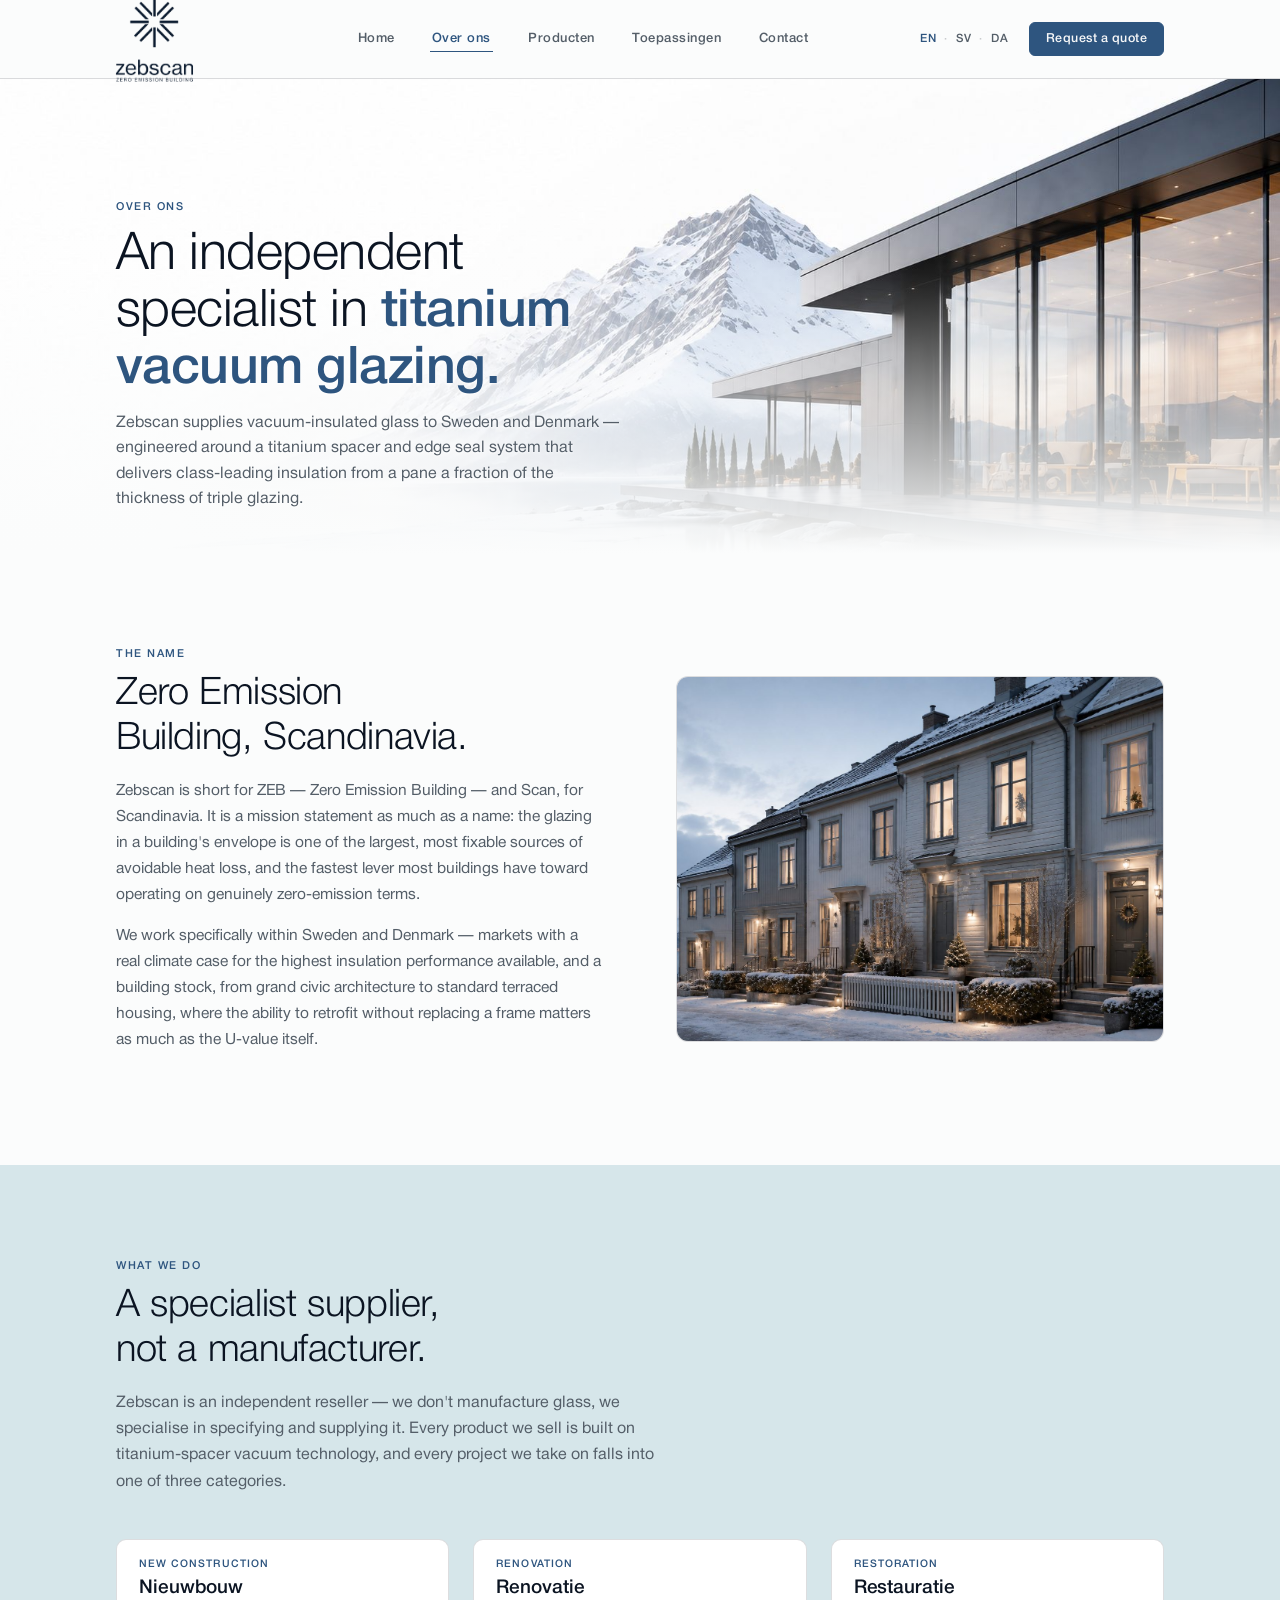
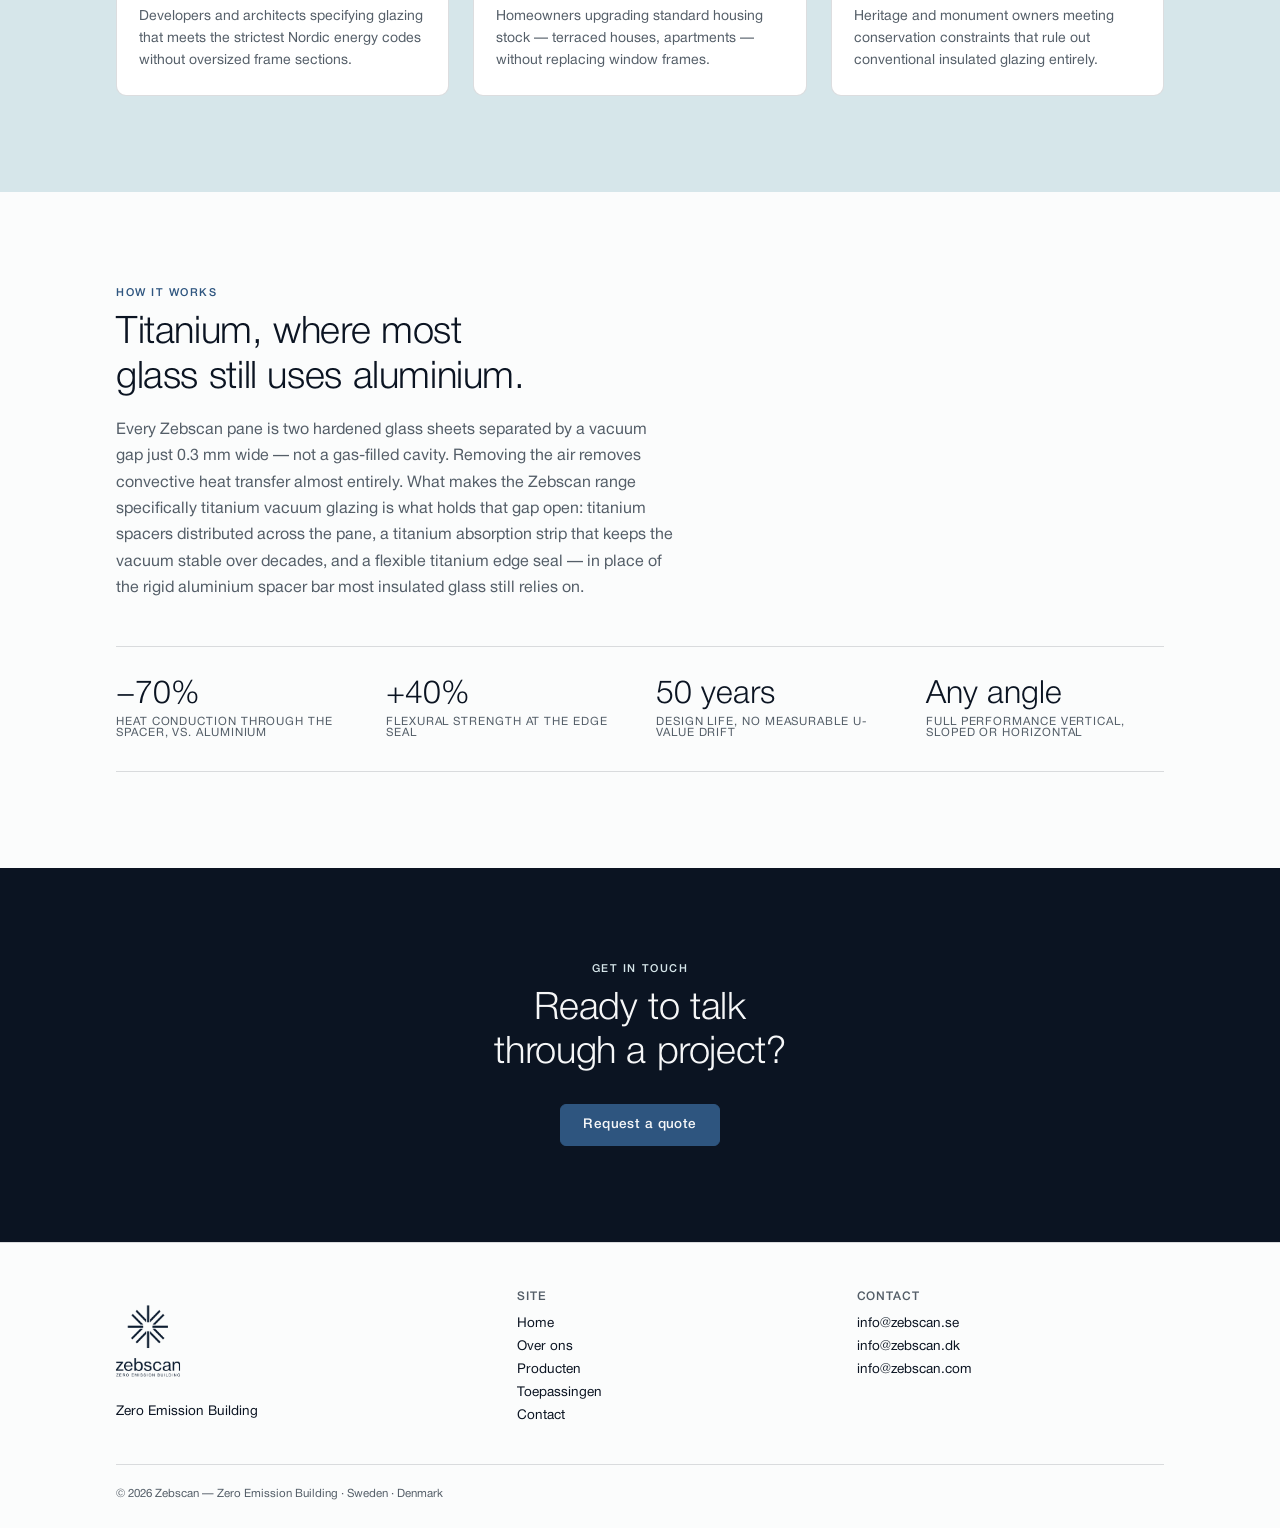
==== about.html @ d958327a "Build full multi-page Zebscan site (staging, not linked to production) Adds Home, Over ons, Producte" ====
<!doctype html>
<html lang="en">
<head>
<meta charset="utf-8">
<meta name="viewport" content="width=device-width, initial-scale=1">
<title>Over ons — Zebscan</title>
<meta name="description" content="Zebscan is an independent supplier of titanium vacuum glazing to Sweden and Denmark. Learn about the technology and the markets we serve.">
<link rel="icon" type="image/png" href="/favicon.png">
<link rel="apple-touch-icon" href="/apple-touch-icon.png">
<link rel="canonical" href="https://zebscan.com/about.html">
<meta property="og:type" content="website">
<meta property="og:url" content="https://zebscan.com/about.html">
<meta property="og:title" content="Over ons — Zebscan">
<meta property="og:description" content="Zebscan is an independent supplier of titanium vacuum glazing to Sweden and Denmark. Learn about the technology and the markets we serve.">
<meta property="og:image" content="https://zebscan.com/og-image.jpg">
<meta name="twitter:card" content="summary_large_image">
<meta name="twitter:title" content="Over ons — Zebscan">
<meta name="twitter:description" content="Zebscan is an independent supplier of titanium vacuum glazing to Sweden and Denmark. Learn about the technology and the markets we serve.">
<meta name="twitter:image" content="https://zebscan.com/og-image.jpg">
<link rel="preload" as="font" href="/assets/fonts/HelveticaNeueRoman.otf" type="font/otf" crossorigin>
<link rel="stylesheet" href="/assets/css/tokens.css">
<link rel="stylesheet" href="/assets/css/fonts.css">
<link rel="stylesheet" href="/assets/css/base.css">
</head>
<body>
<header class="site-header">
  <div class="container">
    <a class="brand" href="/index.html" aria-label="Zebscan home">
      <img src="/assets/images/logo-darkblue.png" alt="Zebscan — Zero Emission Building" />
    </a>

    <nav class="nav-primary" aria-label="Primary">
      <a href="/index.html" id="i18n-navHome">Home</a>
      <a href="/about.html" class="active" id="i18n-navAbout">Over ons</a>
      <a href="/products.html" id="i18n-navProducts">Producten</a>
      <a href="/applications.html" id="i18n-navApplications">Toepassingen</a>
      <a href="/contact.html" id="i18n-navContact">Contact</a>
    </nav>

    <div class="header-actions">
      <div class="lang-switch" role="group" aria-label="Language">
        <button type="button" data-lang-btn="en" class="active">EN</button>
        <span>&middot;</span>
        <button type="button" data-lang-btn="sv">SV</button>
        <span>&middot;</span>
        <button type="button" data-lang-btn="da">DA</button>
      </div>
      <a class="btn-quote" href="/contact.html" id="i18n-navQuote">Request a quote</a>
      <button type="button" class="nav-toggle" aria-label="Toggle menu" aria-expanded="false">
        <span></span><span></span><span></span>
      </button>
    </div>
  </div>
</header>
<section class="page-hero" style="background-image:url('/assets/images/applications/nieuwbouw/nieuwbouw-02.jpg');">
  <div class="container">
    <span class="page-hero-eyebrow reveal">Over ons</span>
    <h1 class="reveal" style="animation-delay:.08s;">An independent specialist in <em>titanium vacuum glazing.</em></h1>
    <p class="reveal" style="animation-delay:.16s;">Zebscan supplies vacuum-insulated glass to Sweden and Denmark — engineered around a titanium spacer and edge seal system that delivers class-leading insulation from a pane a fraction of the thickness of triple glazing.</p>
  </div>
</section>

<!-- TODO: drop in real founding year, team names and HQ location here once confirmed — left out deliberately rather than invented. -->

<section class="section">
  <div class="container split">
    <div>
      <span class="eyebrow">The name</span>
      <h2 class="section-title">Zero Emission Building, Scandinavia.</h2>
      <p style="font-size:15.5px;line-height:1.68;color:var(--text-secondary);">Zebscan is short for ZEB — Zero Emission Building — and Scan, for Scandinavia. It is a mission statement as much as a name: the glazing in a building's envelope is one of the largest, most fixable sources of avoidable heat loss, and the fastest lever most buildings have toward operating on genuinely zero-emission terms.</p>
      <p style="font-size:15.5px;line-height:1.68;color:var(--text-secondary);">We work specifically within Sweden and Denmark — markets with a real climate case for the highest insulation performance available, and a building stock, from grand civic architecture to standard terraced housing, where the ability to retrofit without replacing a frame matters as much as the U-value itself.</p>
    </div>
    <div class="split-media" style="aspect-ratio:4/3;padding:0;overflow:hidden;">
      <img src="/assets/images/applications/renovatie/renovatie-02.jpg" alt="Renovated Nordic housing with Zebscan vacuum glazing" style="width:100%;height:100%;object-fit:cover;" />
    </div>
  </div>
</section>

<section class="section section-ice">
  <div class="container">
    <div class="section-head">
      <div>
        <span class="eyebrow">What we do</span>
        <h2 class="section-title">A specialist supplier, not a manufacturer.</h2>
        <p class="section-lede" style="margin-top:10px;">Zebscan is an independent reseller — we don't manufacture glass, we specialise in specifying and supplying it. Every product we sell is built on titanium-spacer vacuum technology, and every project we take on falls into one of three categories.</p>
      </div>
    </div>
    <div class="card-grid card-grid-3">
      <div class="card">
        <div class="card-body">
          <span class="card-eyebrow">New construction</span>
          <h3>Nieuwbouw</h3>
          <p>Developers and architects specifying glazing that meets the strictest Nordic energy codes without oversized frame sections.</p>
        </div>
      </div>
      <div class="card">
        <div class="card-body">
          <span class="card-eyebrow">Renovation</span>
          <h3>Renovatie</h3>
          <p>Homeowners upgrading standard housing stock — terraced houses, apartments — without replacing window frames.</p>
        </div>
      </div>
      <div class="card">
        <div class="card-body">
          <span class="card-eyebrow">Restoration</span>
          <h3>Restauratie</h3>
          <p>Heritage and monument owners meeting conservation constraints that rule out conventional insulated glazing entirely.</p>
        </div>
      </div>
    </div>
  </div>
</section>

<section class="section">
  <div class="container">
    <div class="section-head">
      <div>
        <span class="eyebrow">How it works</span>
        <h2 class="section-title">Titanium, where most glass still uses aluminium.</h2>
        <p class="section-lede" style="margin-top:10px;">Every Zebscan pane is two hardened glass sheets separated by a vacuum gap just 0.3&nbsp;mm wide — not a gas-filled cavity. Removing the air removes convective heat transfer almost entirely. What makes the Zebscan range specifically titanium vacuum glazing is what holds that gap open: titanium spacers distributed across the pane, a titanium absorption strip that keeps the vacuum stable over decades, and a flexible titanium edge seal — in place of the rigid aluminium spacer bar most insulated glass still relies on.</p>
      </div>
    </div>
    <div class="usp-strip">
      <div class="usp-item"><span class="usp-value">&minus;70%</span><span class="usp-label">Heat conduction through the spacer, vs. aluminium</span></div>
      <div class="usp-item"><span class="usp-value">+40%</span><span class="usp-label">Flexural strength at the edge seal</span></div>
      <div class="usp-item"><span class="usp-value">50 years</span><span class="usp-label">Design life, no measurable U-value drift</span></div>
      <div class="usp-item"><span class="usp-value">Any angle</span><span class="usp-label">Full performance vertical, sloped or horizontal</span></div>
    </div>
  </div>
</section>

<section class="section section-ink">
  <div class="container" style="text-align:center;">
    <span class="eyebrow" style="justify-content:center;display:block;">Get in touch</span>
    <h2 class="section-title" style="margin-left:auto;margin-right:auto;">Ready to talk through a project?</h2>
    <a class="btn btn-primary" href="/contact.html" id="i18n-ctaRequestQuote" style="margin-top:12px;">Request a quote</a>
  </div>
</section>
<footer class="site-footer">
  <div class="container">
    <div class="footer-grid">
      <div class="footer-col">
        <div class="footer-logo"><img src="/assets/images/logo-darkblue.png" alt="Zebscan" /></div>
        <p id="i18n-footerTagline">Zero Emission Building</p>
      </div>
      <div class="footer-col">
        <h4 id="i18n-footerNavHeading">Site</h4>
        <a href="/index.html" id="i18n-navHome">Home</a>
        <a href="/about.html" id="i18n-navAbout">Over ons</a>
        <a href="/products.html" id="i18n-navProducts">Producten</a>
        <a href="/applications.html" id="i18n-navApplications">Toepassingen</a>
        <a href="/contact.html" id="i18n-navContact">Contact</a>
      </div>
      <div class="footer-col">
        <h4 id="i18n-footerContactHeading">Contact</h4>
        <a href="mailto:info@zebscan.se">info@zebscan.se</a>
        <a href="mailto:info@zebscan.dk">info@zebscan.dk</a>
        <a href="mailto:info@zebscan.com">info@zebscan.com</a>
      </div>
    </div>
    <div class="footer-bottom">
      <span id="i18n-footerCopyright">© 2026 Zebscan — Zero Emission Building · Sweden · Denmark</span>
    </div>
  </div>
</footer>
<script src="/assets/js/nav.js" defer></script>
<script src="/assets/js/i18n-runtime.js" defer></script>

<script defer>
  window.addEventListener('DOMContentLoaded', function () {
    if (window.initI18n) window.initI18n({"en":{"navHome":"Home","navAbout":"Over ons","navProducts":"Producten","navApplications":"Toepassingen","navContact":"Contact","navQuote":"Request a quote","footerNavHeading":"Site","footerProductsHeading":"Products","footerContactHeading":"Contact","footerTagline":"Zero Emission Building","footerCopyright":"© 2026 Zebscan — Zero Emission Building · Sweden · Denmark","ctaRequestQuote":"Request a quote","ctaViewProduct":"View product","ctaAllProducts":"View all products","ctaLearnMore":"Learn more"},"sv":{"navHome":"Hem","navAbout":"Om oss","navProducts":"Produkter","navApplications":"Användning","navContact":"Kontakt","navQuote":"Begär offert","footerNavHeading":"Sida","footerProductsHeading":"Produkter","footerContactHeading":"Kontakt","footerTagline":"Zero Emission Building","footerCopyright":"© 2026 Zebscan — Zero Emission Building · Sverige · Danmark","ctaRequestQuote":"Begär offert","ctaViewProduct":"Visa produkt","ctaAllProducts":"Visa alla produkter","ctaLearnMore":"Läs mer"},"da":{"navHome":"Hjem","navAbout":"Om os","navProducts":"Produkter","navApplications":"Anvendelse","navContact":"Kontakt","navQuote":"Anmod om tilbud","footerNavHeading":"Side","footerProductsHeading":"Produkter","footerContactHeading":"Kontakt","footerTagline":"Zero Emission Building","footerCopyright":"© 2026 Zebscan — Zero Emission Building · Sverige · Danmark","ctaRequestQuote":"Anmod om tilbud","ctaViewProduct":"Se produkt","ctaAllProducts":"Se alle produkter","ctaLearnMore":"Læs mere"}});
  });
</script>
</body>
</html>
---- assets/css/tokens.css ----
:root {
  --page-bg: #fbfcfc;
  --card-bg: #ffffff;
  --ink-bg: #0b1422;
  --text: #0b1422;
  --text-secondary: #545e68;
  --text-on-ink: #f6f7f8;
  --text-on-ink-secondary: #b7c0c7;
  --accent: #2e557f;
  --accent-deep: #1e3a56;
  --nordic-blue: #2e557f;
  --aurora-green: #1e4b3e;
  --ice: #d6e6ea;
  --line: rgba(11, 20, 34, 0.14);
  --line-strong: rgba(11, 20, 34, 0.22);
  --glow: 0 1px 2px rgba(255, 255, 255, 0.9), 0 0 20px rgba(255, 255, 255, 0.65);
  --font: 'HN Zebscan', -apple-system, 'Segoe UI', Arial, sans-serif;
  --header-h: 78px;
  --container-w: 1160px;
  --mobile-photo-h: clamp(220px, 40vh, 340px);
}
---- assets/css/fonts.css ----
@font-face {
  font-family: 'HN Zebscan';
  src: url('/assets/fonts/HelveticaNeueLight.otf') format('opentype');
  font-weight: 300;
  font-style: normal;
  font-display: swap;
}
@font-face {
  font-family: 'HN Zebscan';
  src: url('/assets/fonts/HelveticaNeueRoman.otf') format('opentype');
  font-weight: 400;
  font-style: normal;
  font-display: swap;
}
@font-face {
  font-family: 'HN Zebscan';
  src: url('/assets/fonts/HelveticaNeueMedium.otf') format('opentype');
  font-weight: 500;
  font-style: normal;
  font-display: swap;
}
---- assets/css/base.css ----
* { box-sizing: border-box; }

html { scroll-behavior: smooth; }

body {
  margin: 0;
  background: var(--page-bg);
  color: var(--text);
  font-family: var(--font);
  font-weight: 400;
  -webkit-font-smoothing: antialiased;
}

img { max-width: 100%; display: block; }

a { color: inherit; }

.container {
  width: 100%;
  max-width: var(--container-w);
  margin: 0 auto;
  padding: 0 clamp(20px, 5vw, 56px);
}

.reveal {
  opacity: 0;
  transform: translateY(10px);
  animation: rise 0.7s cubic-bezier(.2,.7,.2,1) forwards;
}
@media (prefers-reduced-motion: reduce) {
  .reveal { opacity: 1; transform: none; animation: none; }
}
@keyframes rise { to { opacity: 1; transform: translateY(0); } }

/* ---------- site header ---------- */
.site-header {
  position: sticky;
  top: 0;
  z-index: 20;
  background: rgba(251, 252, 252, 0.92);
  backdrop-filter: blur(10px);
  -webkit-backdrop-filter: blur(10px);
  border-bottom: 1px solid var(--line);
}
.site-header .container {
  height: var(--header-h);
  display: flex;
  align-items: center;
  justify-content: space-between;
  gap: 20px;
}
.brand { display: inline-flex; align-items: center; }
.brand img {
  width: 132px;
  height: auto;
  transform: translateX(-18.1%);
}
.nav-primary {
  display: flex;
  align-items: center;
  gap: clamp(18px, 2.6vw, 34px);
  flex: 1;
  justify-content: center;
}
.nav-primary a {
  font-family: var(--font);
  font-weight: 500;
  font-size: 13px;
  letter-spacing: 0.04em;
  text-decoration: none;
  color: var(--text-secondary);
  padding: 6px 2px;
  border-bottom: 1px solid transparent;
  white-space: nowrap;
}
.nav-primary a:hover,
.nav-primary a:focus-visible { color: var(--text); }
.nav-primary a.active {
  color: var(--accent);
  border-bottom-color: var(--accent);
}
.header-actions {
  display: flex;
  align-items: center;
  gap: 18px;
  flex-shrink: 0;
}
.btn-quote {
  font-family: var(--font);
  font-weight: 500;
  font-size: 12.5px;
  letter-spacing: 0.04em;
  color: var(--text-on-ink);
  background: var(--accent);
  border: 1px solid var(--accent);
  border-radius: 6px;
  padding: 10px 16px;
  text-decoration: none;
  white-space: nowrap;
}
.btn-quote:hover { background: var(--accent-deep); border-color: var(--accent-deep); }

.lang-switch {
  display: flex;
  align-items: center;
  gap: 6px;
  font-family: var(--font);
  font-weight: 500;
  font-size: 11.5px;
  letter-spacing: 0.06em;
}
.lang-switch button {
  background: none;
  border: none;
  padding: 4px 2px;
  font-family: var(--font);
  font-weight: 500;
  font-size: 11.5px;
  letter-spacing: 0.06em;
  color: var(--text-secondary);
  cursor: pointer;
}
.lang-switch button.active { color: var(--accent); }
.lang-switch button:focus-visible {
  outline: 2px solid var(--accent);
  outline-offset: 2px;
  border-radius: 2px;
}
.lang-switch span { color: var(--line-strong); font-size: 11px; }

.nav-toggle {
  display: none;
  background: none;
  border: none;
  padding: 6px;
  cursor: pointer;
}
.nav-toggle span {
  display: block;
  width: 20px;
  height: 1.5px;
  background: var(--text);
  margin: 4px 0;
}

/* ---------- page hero band (used on every inner page) ---------- */
.page-hero {
  position: relative;
  background-size: cover;
  background-position: 60% 45%;
  min-height: clamp(260px, 42vh, 420px);
  display: flex;
  align-items: flex-end;
}
.page-hero::after {
  content: '';
  position: absolute;
  inset: 0;
  background: linear-gradient(to top, rgba(251,252,252,1) 0%, rgba(251,252,252,0.55) 32%, rgba(251,252,252,0.06) 62%, rgba(251,252,252,0) 78%);
}
.page-hero .container {
  position: relative;
  z-index: 1;
  padding-bottom: 40px;
  padding-top: 120px;
}
.page-hero-eyebrow {
  display: inline-block;
  font-family: var(--font);
  font-weight: 500;
  font-size: 11px;
  letter-spacing: 0.14em;
  text-transform: uppercase;
  color: var(--accent);
  text-shadow: var(--glow);
  margin: 0 0 14px;
}
.page-hero h1 {
  margin: 0 0 12px;
  font-family: var(--font);
  font-weight: 300;
  font-size: clamp(32px, 5vw, 52px);
  line-height: 1.1;
  letter-spacing: -0.01em;
  text-wrap: balance;
  color: var(--text);
  text-shadow: var(--glow);
  max-width: 18ch;
}
.page-hero h1 em {
  font-style: normal;
  font-weight: 500;
  color: var(--accent);
}
.page-hero p {
  margin: 0;
  max-width: 56ch;
  font-family: var(--font);
  font-size: 16px;
  line-height: 1.6;
  color: var(--text-secondary);
  text-shadow: var(--glow);
}

/* ---------- section rhythm ---------- */
.section { padding: clamp(56px, 8vw, 96px) 0; }
.section-tight { padding: clamp(36px, 5vw, 56px) 0; }
.section-ink { background: var(--ink-bg); color: var(--text-on-ink); }
.section-ice { background: var(--ice); }

.eyebrow {
  display: block;
  font-family: var(--font);
  font-weight: 500;
  font-size: 11px;
  letter-spacing: 0.14em;
  text-transform: uppercase;
  color: var(--accent);
  margin: 0 0 12px;
}
.section-ink .eyebrow { color: var(--ice); }

h2.section-title {
  margin: 0 0 16px;
  font-family: var(--font);
  font-weight: 300;
  font-size: clamp(26px, 3.4vw, 38px);
  line-height: 1.18;
  letter-spacing: -0.01em;
  text-wrap: balance;
  max-width: 22ch;
}
.section-lede {
  margin: 0;
  max-width: 62ch;
  font-size: 16px;
  line-height: 1.65;
  color: var(--text-secondary);
}
.section-ink .section-lede { color: var(--text-on-ink-secondary); }

.section-head {
  display: flex;
  align-items: flex-end;
  justify-content: space-between;
  gap: 24px;
  flex-wrap: wrap;
  margin-bottom: clamp(28px, 4vw, 44px);
}

/* ---------- USP / spec strip ---------- */
.usp-strip {
  display: grid;
  grid-template-columns: repeat(auto-fit, minmax(180px, 1fr));
  gap: 32px;
  border-top: 1px solid var(--line);
  border-bottom: 1px solid var(--line);
  padding: 32px 0;
}
.section-ink .usp-strip { border-color: rgba(246,247,248,0.18); }
.usp-item { display: flex; flex-direction: column; gap: 6px; }
.usp-value {
  font-family: var(--font);
  font-weight: 300;
  font-size: clamp(24px, 2.6vw, 32px);
  font-variant-numeric: tabular-nums;
}
.usp-label {
  font-family: var(--font);
  font-weight: 400;
  font-size: 11.5px;
  letter-spacing: 0.08em;
  text-transform: uppercase;
  color: var(--text-secondary);
}
.section-ink .usp-label { color: var(--text-on-ink-secondary); }

/* ---------- card grids ---------- */
.card-grid {
  display: grid;
  grid-template-columns: repeat(auto-fill, minmax(240px, 1fr));
  gap: 24px;
}
.card-grid-3 { grid-template-columns: repeat(auto-fit, minmax(260px, 1fr)); }
.card {
  display: flex;
  flex-direction: column;
  background: var(--card-bg);
  border: 1px solid var(--line);
  border-radius: 10px;
  overflow: hidden;
  text-decoration: none;
  color: inherit;
}
.card-photo {
  aspect-ratio: 4/3;
  background-size: cover;
  background-position: center;
}
.card-media {
  aspect-ratio: 4/3;
  background: var(--page-bg);
  display: flex;
  align-items: center;
  justify-content: center;
  padding: 18px;
}
.card-media img { max-height: 100%; width: auto; margin: 0 auto; }
.card-body { padding: 20px 22px 24px; display: flex; flex-direction: column; gap: 8px; flex: 1; }
.card-eyebrow {
  font-family: var(--font);
  font-weight: 500;
  font-size: 10.5px;
  letter-spacing: 0.1em;
  text-transform: uppercase;
  color: var(--accent);
}
.card h3 {
  margin: 0;
  font-family: var(--font);
  font-weight: 500;
  font-size: 19px;
  letter-spacing: -0.005em;
}
.card p {
  margin: 0;
  font-size: 14px;
  line-height: 1.55;
  color: var(--text-secondary);
  flex: 1;
}
.card-cta {
  margin-top: 10px;
  font-family: var(--font);
  font-weight: 500;
  font-size: 12.5px;
  letter-spacing: 0.03em;
  color: var(--accent);
}
.card-spec-row {
  display: flex;
  gap: 14px;
  font-family: var(--font);
  font-size: 11.5px;
  color: var(--text-secondary);
  padding-top: 4px;
  border-top: 1px solid var(--line);
  margin-top: 8px;
}
.card-spec-row b { color: var(--text); font-weight: 500; }

/* ---------- buttons ---------- */
.btn {
  display: inline-flex;
  align-items: center;
  justify-content: center;
  gap: 8px;
  font-family: var(--font);
  font-weight: 500;
  font-size: 13.5px;
  letter-spacing: 0.03em;
  padding: 13px 22px;
  border-radius: 6px;
  text-decoration: none;
  cursor: pointer;
  border: 1px solid transparent;
}
.btn-primary { background: var(--accent); color: var(--text-on-ink); border-color: var(--accent); }
.btn-primary:hover { background: var(--accent-deep); border-color: var(--accent-deep); }
.btn-secondary { background: transparent; color: var(--text); border-color: var(--line-strong); }
.btn-secondary:hover { border-color: var(--accent); color: var(--accent); }
.section-ink .btn-secondary { color: var(--text-on-ink); border-color: rgba(246,247,248,0.35); }

/* ---------- spec table (product detail pages) ---------- */
.spec-table { width: 100%; border-collapse: collapse; }
.spec-table tr { border-bottom: 1px solid var(--line); }
.spec-table tr:first-child { border-top: 1px solid var(--line); }
.spec-table th, .spec-table td {
  text-align: left;
  padding: 13px 4px;
  font-family: var(--font);
  font-size: 14.5px;
}
.spec-table th {
  font-weight: 400;
  color: var(--text-secondary);
  width: 55%;
}
.spec-table td {
  font-weight: 500;
  font-variant-numeric: tabular-nums;
}

/* ---------- product/application 2-col layout ---------- */
.split {
  display: grid;
  grid-template-columns: 1fr 1fr;
  gap: clamp(32px, 6vw, 72px);
  align-items: center;
}
.split-media {
  background: var(--card-bg);
  border: 1px solid var(--line);
  border-radius: 12px;
  padding: 28px;
  display: flex;
  align-items: center;
  justify-content: center;
}
.split-media img { max-height: 460px; }
.split-copy p { font-size: 15.5px; line-height: 1.68; color: var(--text-secondary); }
.split-copy p + p { margin-top: 14px; }

/* ---------- application photo mosaic ---------- */
.photo-row {
  display: grid;
  grid-template-columns: repeat(3, 1fr);
  gap: 12px;
}
.photo-row img { width: 100%; height: 220px; object-fit: cover; border-radius: 8px; }

/* ---------- forms ---------- */
.form-grid {
  display: grid;
  grid-template-columns: 1fr 1fr;
  gap: 16px;
}
.form-field { display: flex; flex-direction: column; gap: 6px; }
.form-field.full { grid-column: 1 / -1; }
.form-field label {
  font-family: var(--font);
  font-weight: 500;
  font-size: 11.5px;
  letter-spacing: 0.06em;
  text-transform: uppercase;
  color: var(--text-secondary);
}
.form-field input,
.form-field select,
.form-field textarea {
  font-family: var(--font);
  font-size: 14.5px;
  color: var(--text);
  background: var(--card-bg);
  border: 1px solid var(--line-strong);
  border-radius: 6px;
  padding: 12px 13px;
  width: 100%;
}
.form-field textarea { resize: vertical; min-height: 110px; }
.form-field input:focus,
.form-field select:focus,
.form-field textarea:focus {
  outline: none;
  border-color: var(--accent);
  box-shadow: 0 0 0 3px rgba(46,85,127,0.15);
}
.form-honeypot { position: absolute; left: -9999px; }
.form-note { font-size: 12.5px; color: var(--text-secondary); margin-top: 4px; }
.form-status {
  margin-top: 16px;
  font-family: var(--font);
  font-size: 13.5px;
  display: none;
}
.form-status.is-visible { display: block; }
.form-status.is-success { color: var(--aurora-green); }
.form-status.is-error { color: #a13b3b; }

/* ---------- footer ---------- */
.site-footer {
  border-top: 1px solid var(--line);
  padding: 48px 0 28px;
}
.footer-grid {
  display: grid;
  grid-template-columns: 1.2fr 1fr 1fr;
  gap: 32px;
  padding-bottom: 32px;
}
.footer-col h4 {
  margin: 0 0 14px;
  font-family: var(--font);
  font-weight: 500;
  font-size: 12px;
  letter-spacing: 0.08em;
  text-transform: uppercase;
  color: var(--text-secondary);
}
.footer-col a, .footer-col p {
  display: block;
  font-family: var(--font);
  font-size: 13.5px;
  color: var(--text);
  text-decoration: none;
  margin: 0 0 9px;
}
.footer-col a:hover { color: var(--accent); }
.footer-bottom {
  display: flex;
  align-items: center;
  justify-content: space-between;
  gap: 16px;
  flex-wrap: wrap;
  padding-top: 24px;
  border-top: 1px solid var(--line);
  font-family: var(--font);
  font-size: 11.5px;
  color: var(--text-secondary);
}
.footer-logo img { width: 110px; transform: translateX(-18.1%); margin-bottom: 14px; }

/* ---------- responsive ---------- */
@media (max-width: 860px) {
  .nav-primary { display: none; }
  .nav-toggle { display: block; }
  .header-actions .lang-switch { display: none; }
  .split { grid-template-columns: 1fr; }
  .photo-row { grid-template-columns: repeat(2, 1fr); }
  .footer-grid { grid-template-columns: 1fr 1fr; }
  .form-grid { grid-template-columns: 1fr; }

  .site-header.nav-open .nav-primary {
    display: flex;
    flex-direction: column;
    align-items: flex-start;
    gap: 4px;
    position: absolute;
    top: var(--header-h);
    left: 0;
    right: 0;
    background: var(--page-bg);
    border-bottom: 1px solid var(--line);
    padding: 12px clamp(20px, 5vw, 56px) 20px;
  }
  .site-header.nav-open .header-actions .lang-switch { display: flex; }
}

@media (max-width: 560px) {
  .card-grid { grid-template-columns: 1fr 1fr; }
  .photo-row { grid-template-columns: 1fr; }
  .footer-grid { grid-template-columns: 1fr; }
  .page-hero .container { padding-top: 100px; }
}
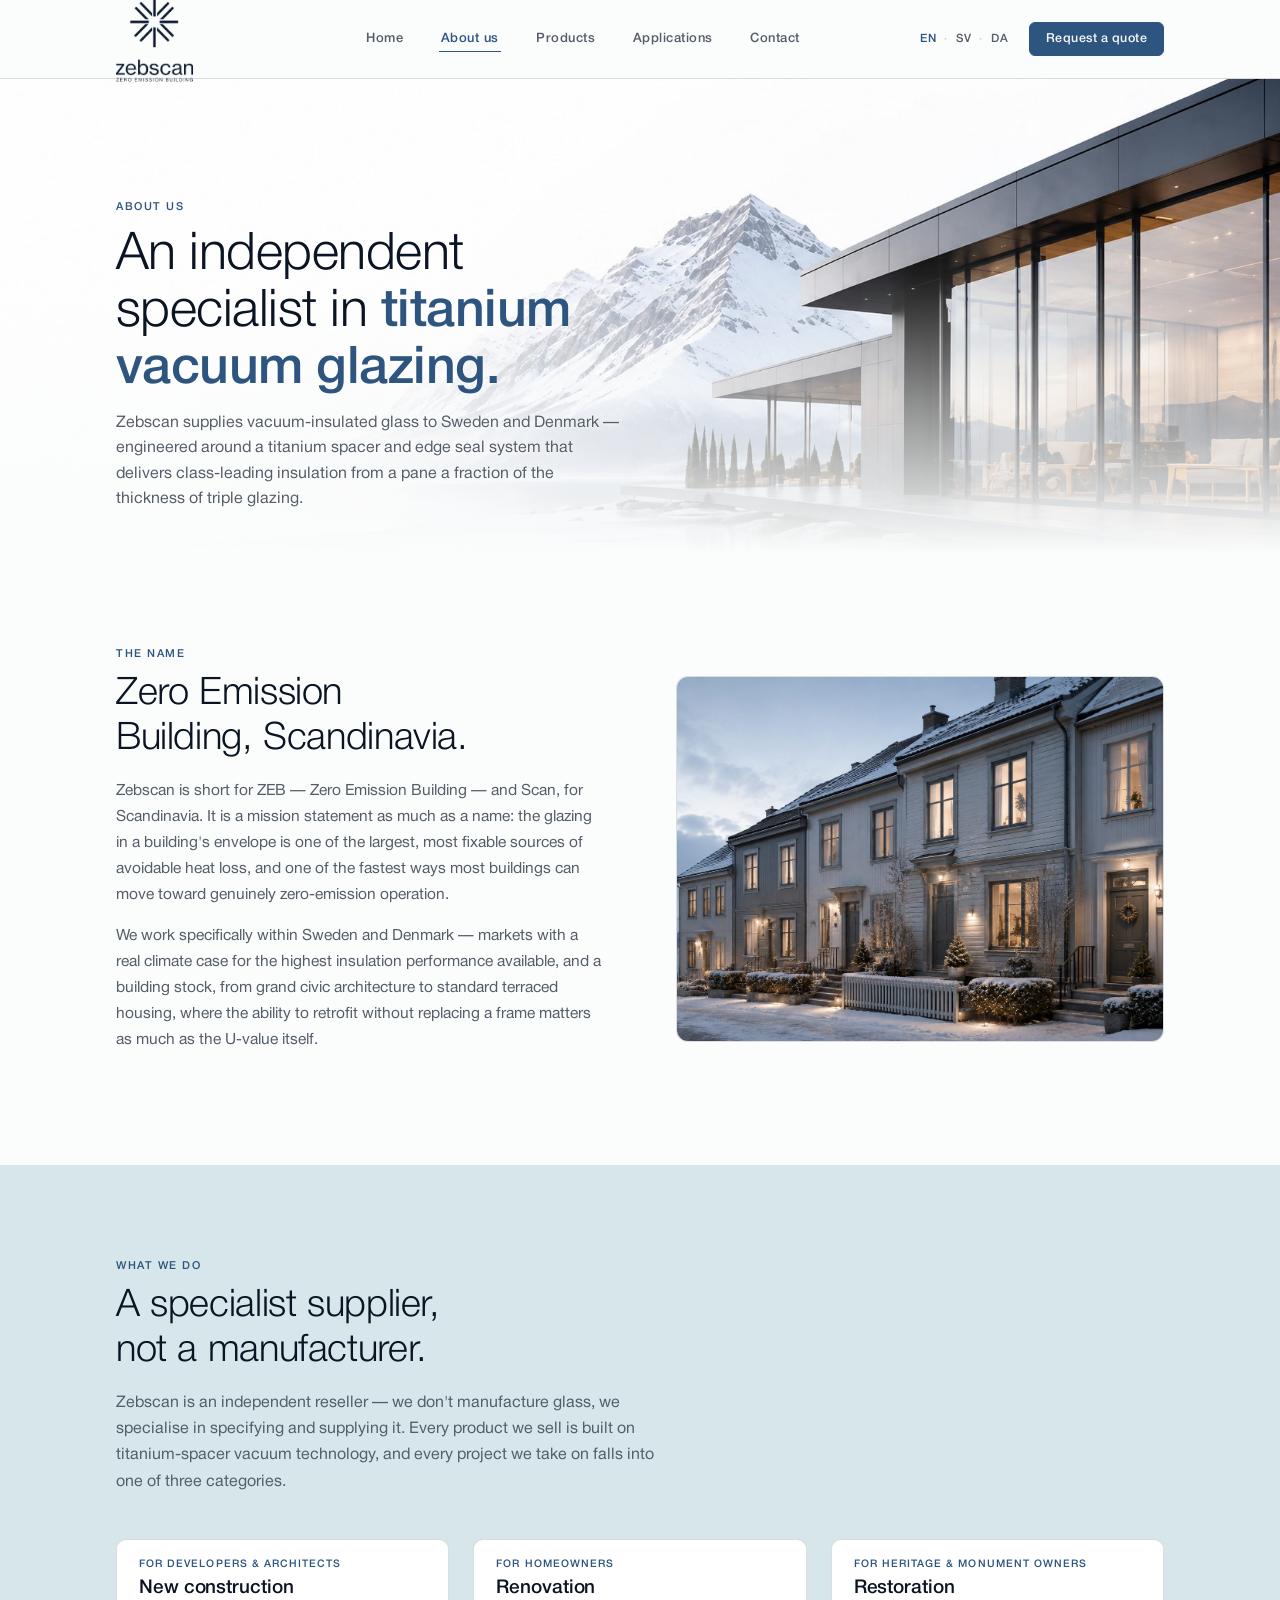
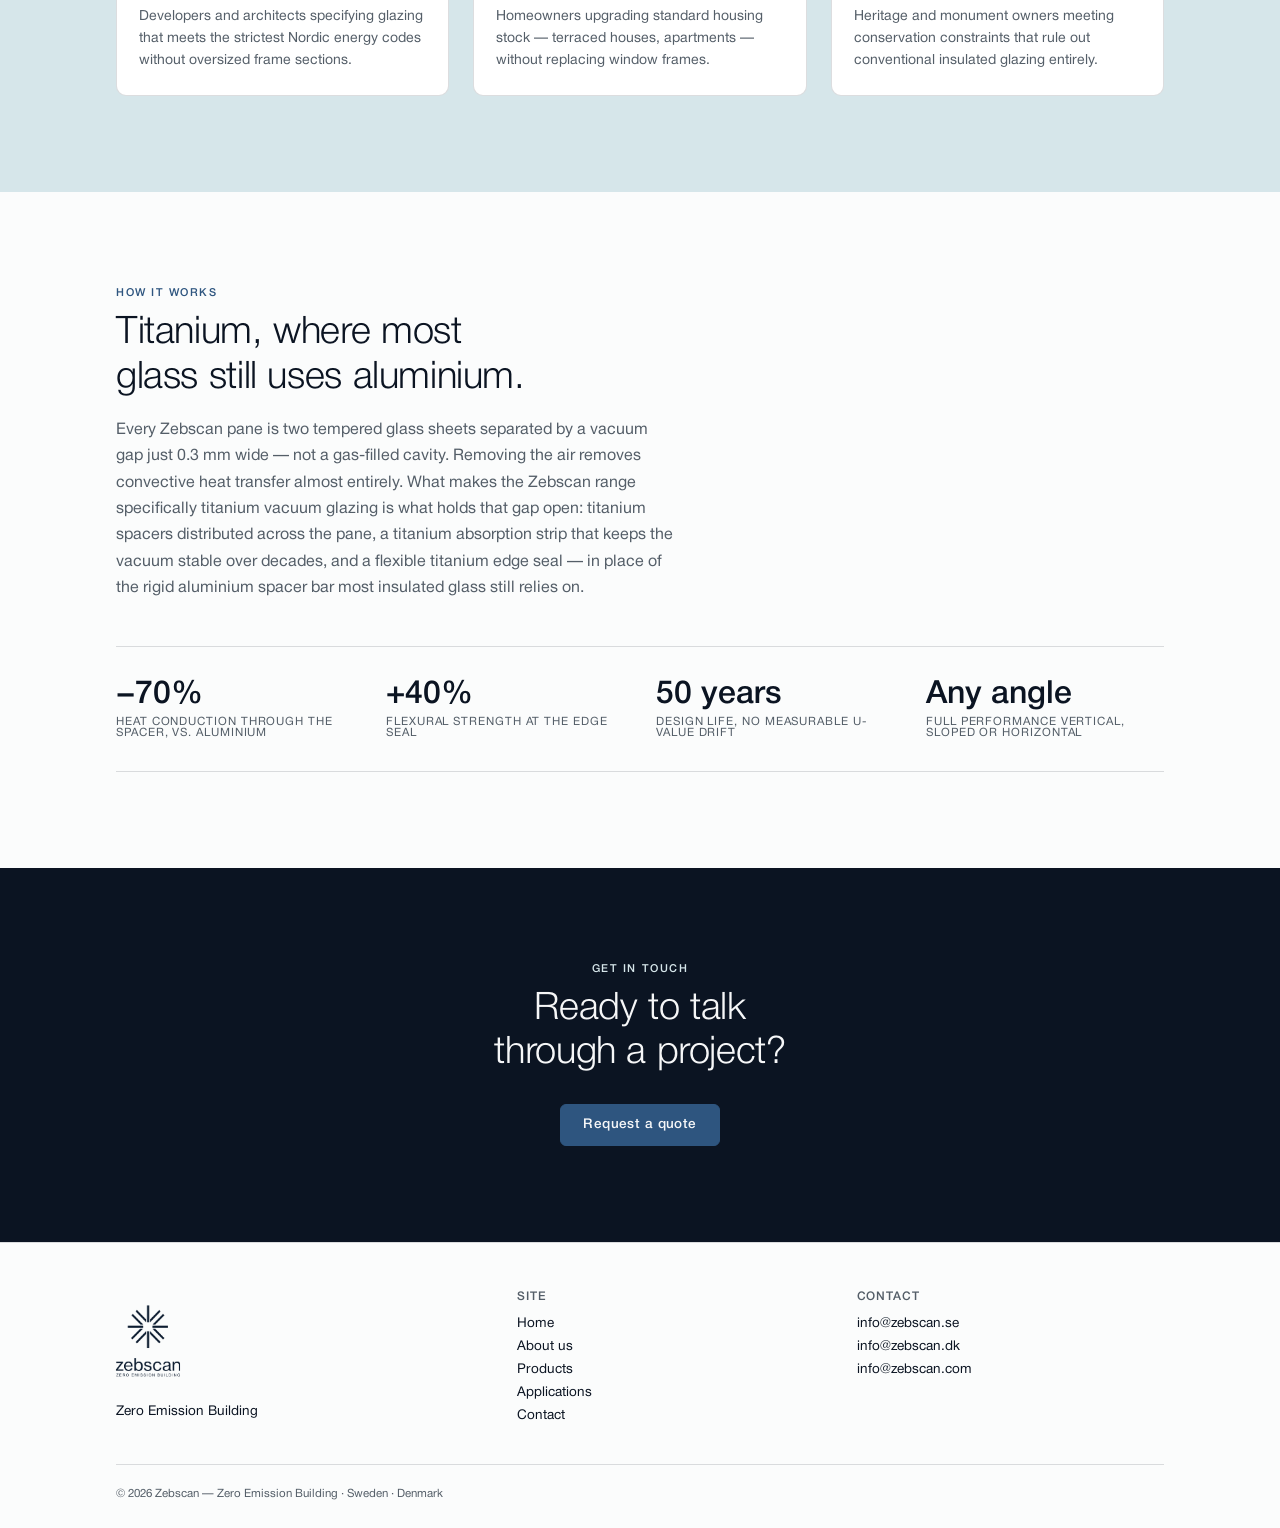
==== commit 75dbcb67: "Fix product images, i18n gaps, and copy issues from review - Hybrid and Fire Resistant Glazing now h" ====
--- a/about.html
+++ b/about.html
@@ -3,18 +3,18 @@
 <head>
 <meta charset="utf-8">
 <meta name="viewport" content="width=device-width, initial-scale=1">
-<title>Over ons — Zebscan</title>
+<title>About Us — Zebscan</title>
 <meta name="description" content="Zebscan is an independent supplier of titanium vacuum glazing to Sweden and Denmark. Learn about the technology and the markets we serve.">
 <link rel="icon" type="image/png" href="/favicon.png">
 <link rel="apple-touch-icon" href="/apple-touch-icon.png">
 <link rel="canonical" href="https://zebscan.com/about.html">
 <meta property="og:type" content="website">
 <meta property="og:url" content="https://zebscan.com/about.html">
-<meta property="og:title" content="Over ons — Zebscan">
+<meta property="og:title" content="About Us — Zebscan">
 <meta property="og:description" content="Zebscan is an independent supplier of titanium vacuum glazing to Sweden and Denmark. Learn about the technology and the markets we serve.">
 <meta property="og:image" content="https://zebscan.com/og-image.jpg">
 <meta name="twitter:card" content="summary_large_image">
-<meta name="twitter:title" content="Over ons — Zebscan">
+<meta name="twitter:title" content="About Us — Zebscan">
 <meta name="twitter:description" content="Zebscan is an independent supplier of titanium vacuum glazing to Sweden and Denmark. Learn about the technology and the markets we serve.">
 <meta name="twitter:image" content="https://zebscan.com/og-image.jpg">
 <link rel="preload" as="font" href="/assets/fonts/HelveticaNeueRoman.otf" type="font/otf" crossorigin>
@@ -31,9 +31,9 @@
 
     <nav class="nav-primary" aria-label="Primary">
       <a href="/index.html" id="i18n-navHome">Home</a>
-      <a href="/about.html" class="active" id="i18n-navAbout">Over ons</a>
-      <a href="/products.html" id="i18n-navProducts">Producten</a>
-      <a href="/applications.html" id="i18n-navApplications">Toepassingen</a>
+      <a href="/about.html" class="active" id="i18n-navAbout">About us</a>
+      <a href="/products.html" id="i18n-navProducts">Products</a>
+      <a href="/applications.html" id="i18n-navApplications">Applications</a>
       <a href="/contact.html" id="i18n-navContact">Contact</a>
     </nav>
 
@@ -54,7 +54,7 @@
 </header>
 <section class="page-hero" style="background-image:url('/assets/images/applications/nieuwbouw/nieuwbouw-02.jpg');">
   <div class="container">
-    <span class="page-hero-eyebrow reveal">Over ons</span>
+    <span class="page-hero-eyebrow reveal" id="i18n-navAbout">About us</span>
     <h1 class="reveal" style="animation-delay:.08s;">An independent specialist in <em>titanium vacuum glazing.</em></h1>
     <p class="reveal" style="animation-delay:.16s;">Zebscan supplies vacuum-insulated glass to Sweden and Denmark — engineered around a titanium spacer and edge seal system that delivers class-leading insulation from a pane a fraction of the thickness of triple glazing.</p>
   </div>
@@ -67,7 +67,7 @@
     <div>
       <span class="eyebrow">The name</span>
       <h2 class="section-title">Zero Emission Building, Scandinavia.</h2>
-      <p style="font-size:15.5px;line-height:1.68;color:var(--text-secondary);">Zebscan is short for ZEB — Zero Emission Building — and Scan, for Scandinavia. It is a mission statement as much as a name: the glazing in a building's envelope is one of the largest, most fixable sources of avoidable heat loss, and the fastest lever most buildings have toward operating on genuinely zero-emission terms.</p>
+      <p style="font-size:15.5px;line-height:1.68;color:var(--text-secondary);">Zebscan is short for ZEB — Zero Emission Building — and Scan, for Scandinavia. It is a mission statement as much as a name: the glazing in a building's envelope is one of the largest, most fixable sources of avoidable heat loss, and one of the fastest ways most buildings can move toward genuinely zero-emission operation.</p>
       <p style="font-size:15.5px;line-height:1.68;color:var(--text-secondary);">We work specifically within Sweden and Denmark — markets with a real climate case for the highest insulation performance available, and a building stock, from grand civic architecture to standard terraced housing, where the ability to retrofit without replacing a frame matters as much as the U-value itself.</p>
     </div>
     <div class="split-media" style="aspect-ratio:4/3;padding:0;overflow:hidden;">
@@ -86,27 +86,27 @@
       </div>
     </div>
     <div class="card-grid card-grid-3">
-      <div class="card">
+      <a class="card" href="/applications.html#nieuwbouw">
         <div class="card-body">
-          <span class="card-eyebrow">New construction</span>
-          <h3>Nieuwbouw</h3>
+          <span class="card-eyebrow">For developers & architects</span>
+          <h3 id="i18n-catNieuwbouw">New construction</h3>
           <p>Developers and architects specifying glazing that meets the strictest Nordic energy codes without oversized frame sections.</p>
         </div>
-      </div>
-      <div class="card">
+      </a>
+      <a class="card" href="/applications.html#renovatie">
         <div class="card-body">
-          <span class="card-eyebrow">Renovation</span>
-          <h3>Renovatie</h3>
+          <span class="card-eyebrow">For homeowners</span>
+          <h3 id="i18n-catRenovatie">Renovation</h3>
           <p>Homeowners upgrading standard housing stock — terraced houses, apartments — without replacing window frames.</p>
         </div>
-      </div>
-      <div class="card">
+      </a>
+      <a class="card" href="/applications.html#restauratie">
         <div class="card-body">
-          <span class="card-eyebrow">Restoration</span>
-          <h3>Restauratie</h3>
+          <span class="card-eyebrow">For heritage & monument owners</span>
+          <h3 id="i18n-catRestauratie">Restoration</h3>
           <p>Heritage and monument owners meeting conservation constraints that rule out conventional insulated glazing entirely.</p>
         </div>
-      </div>
+      </a>
     </div>
   </div>
 </section>
@@ -117,7 +117,7 @@
       <div>
         <span class="eyebrow">How it works</span>
         <h2 class="section-title">Titanium, where most glass still uses aluminium.</h2>
-        <p class="section-lede" style="margin-top:10px;">Every Zebscan pane is two hardened glass sheets separated by a vacuum gap just 0.3&nbsp;mm wide — not a gas-filled cavity. Removing the air removes convective heat transfer almost entirely. What makes the Zebscan range specifically titanium vacuum glazing is what holds that gap open: titanium spacers distributed across the pane, a titanium absorption strip that keeps the vacuum stable over decades, and a flexible titanium edge seal — in place of the rigid aluminium spacer bar most insulated glass still relies on.</p>
+        <p class="section-lede" style="margin-top:10px;">Every Zebscan pane is two tempered glass sheets separated by a vacuum gap just 0.3&nbsp;mm wide — not a gas-filled cavity. Removing the air removes convective heat transfer almost entirely. What makes the Zebscan range specifically titanium vacuum glazing is what holds that gap open: titanium spacers distributed across the pane, a titanium absorption strip that keeps the vacuum stable over decades, and a flexible titanium edge seal — in place of the rigid aluminium spacer bar most insulated glass still relies on.</p>
       </div>
     </div>
     <div class="usp-strip">
@@ -146,9 +146,9 @@
       <div class="footer-col">
         <h4 id="i18n-footerNavHeading">Site</h4>
         <a href="/index.html" id="i18n-navHome">Home</a>
-        <a href="/about.html" id="i18n-navAbout">Over ons</a>
-        <a href="/products.html" id="i18n-navProducts">Producten</a>
-        <a href="/applications.html" id="i18n-navApplications">Toepassingen</a>
+        <a href="/about.html" id="i18n-navAbout">About us</a>
+        <a href="/products.html" id="i18n-navProducts">Products</a>
+        <a href="/applications.html" id="i18n-navApplications">Applications</a>
         <a href="/contact.html" id="i18n-navContact">Contact</a>
       </div>
       <div class="footer-col">
@@ -168,7 +168,7 @@
 
 <script defer>
   window.addEventListener('DOMContentLoaded', function () {
-    if (window.initI18n) window.initI18n({"en":{"navHome":"Home","navAbout":"Over ons","navProducts":"Producten","navApplications":"Toepassingen","navContact":"Contact","navQuote":"Request a quote","footerNavHeading":"Site","footerProductsHeading":"Products","footerContactHeading":"Contact","footerTagline":"Zero Emission Building","footerCopyright":"© 2026 Zebscan — Zero Emission Building · Sweden · Denmark","ctaRequestQuote":"Request a quote","ctaViewProduct":"View product","ctaAllProducts":"View all products","ctaLearnMore":"Learn more"},"sv":{"navHome":"Hem","navAbout":"Om oss","navProducts":"Produkter","navApplications":"Användning","navContact":"Kontakt","navQuote":"Begär offert","footerNavHeading":"Sida","footerProductsHeading":"Produkter","footerContactHeading":"Kontakt","footerTagline":"Zero Emission Building","footerCopyright":"© 2026 Zebscan — Zero Emission Building · Sverige · Danmark","ctaRequestQuote":"Begär offert","ctaViewProduct":"Visa produkt","ctaAllProducts":"Visa alla produkter","ctaLearnMore":"Läs mer"},"da":{"navHome":"Hjem","navAbout":"Om os","navProducts":"Produkter","navApplications":"Anvendelse","navContact":"Kontakt","navQuote":"Anmod om tilbud","footerNavHeading":"Side","footerProductsHeading":"Produkter","footerContactHeading":"Kontakt","footerTagline":"Zero Emission Building","footerCopyright":"© 2026 Zebscan — Zero Emission Building · Sverige · Danmark","ctaRequestQuote":"Anmod om tilbud","ctaViewProduct":"Se produkt","ctaAllProducts":"Se alle produkter","ctaLearnMore":"Læs mere"}});
+    if (window.initI18n) window.initI18n({"en":{"navHome":"Home","navAbout":"About us","navProducts":"Products","navApplications":"Applications","navContact":"Contact","navQuote":"Request a quote","footerNavHeading":"Site","footerProductsHeading":"Products","footerContactHeading":"Contact","footerTagline":"Zero Emission Building","footerCopyright":"© 2026 Zebscan — Zero Emission Building · Sweden · Denmark","ctaRequestQuote":"Request a quote","ctaViewProduct":"View product","ctaAllProducts":"View all products","ctaLearnMore":"Learn more","catNieuwbouw":"New construction","catRenovatie":"Renovation","catRestauratie":"Restoration"},"sv":{"navHome":"Hem","navAbout":"Om oss","navProducts":"Produkter","navApplications":"Användning","navContact":"Kontakt","navQuote":"Begär offert","footerNavHeading":"Sida","footerProductsHeading":"Produkter","footerContactHeading":"Kontakt","footerTagline":"Zero Emission Building","footerCopyright":"© 2026 Zebscan — Zero Emission Building · Sverige · Danmark","ctaRequestQuote":"Begär offert","ctaViewProduct":"Visa produkt","ctaAllProducts":"Visa alla produkter","ctaLearnMore":"Läs mer","catNieuwbouw":"Nybyggnation","catRenovatie":"Renovering","catRestauratie":"Restaurering"},"da":{"navHome":"Hjem","navAbout":"Om os","navProducts":"Produkter","navApplications":"Anvendelse","navContact":"Kontakt","navQuote":"Anmod om tilbud","footerNavHeading":"Side","footerProductsHeading":"Produkter","footerContactHeading":"Kontakt","footerTagline":"Zero Emission Building","footerCopyright":"© 2026 Zebscan — Zero Emission Building · Sverige · Danmark","ctaRequestQuote":"Anmod om tilbud","ctaViewProduct":"Se produkt","ctaAllProducts":"Se alle produkter","ctaLearnMore":"Læs mere","catNieuwbouw":"Nybyggeri","catRenovatie":"Renovering","catRestauratie":"Restaurering"}});
   });
 </script>
 </body>
--- a/assets/css/base.css
+++ b/assets/css/base.css
@@ -261,7 +261,7 @@
 .usp-item { display: flex; flex-direction: column; gap: 6px; }
 .usp-value {
   font-family: var(--font);
-  font-weight: 300;
+  font-weight: 500;
   font-size: clamp(24px, 2.6vw, 32px);
   font-variant-numeric: tabular-nums;
 }
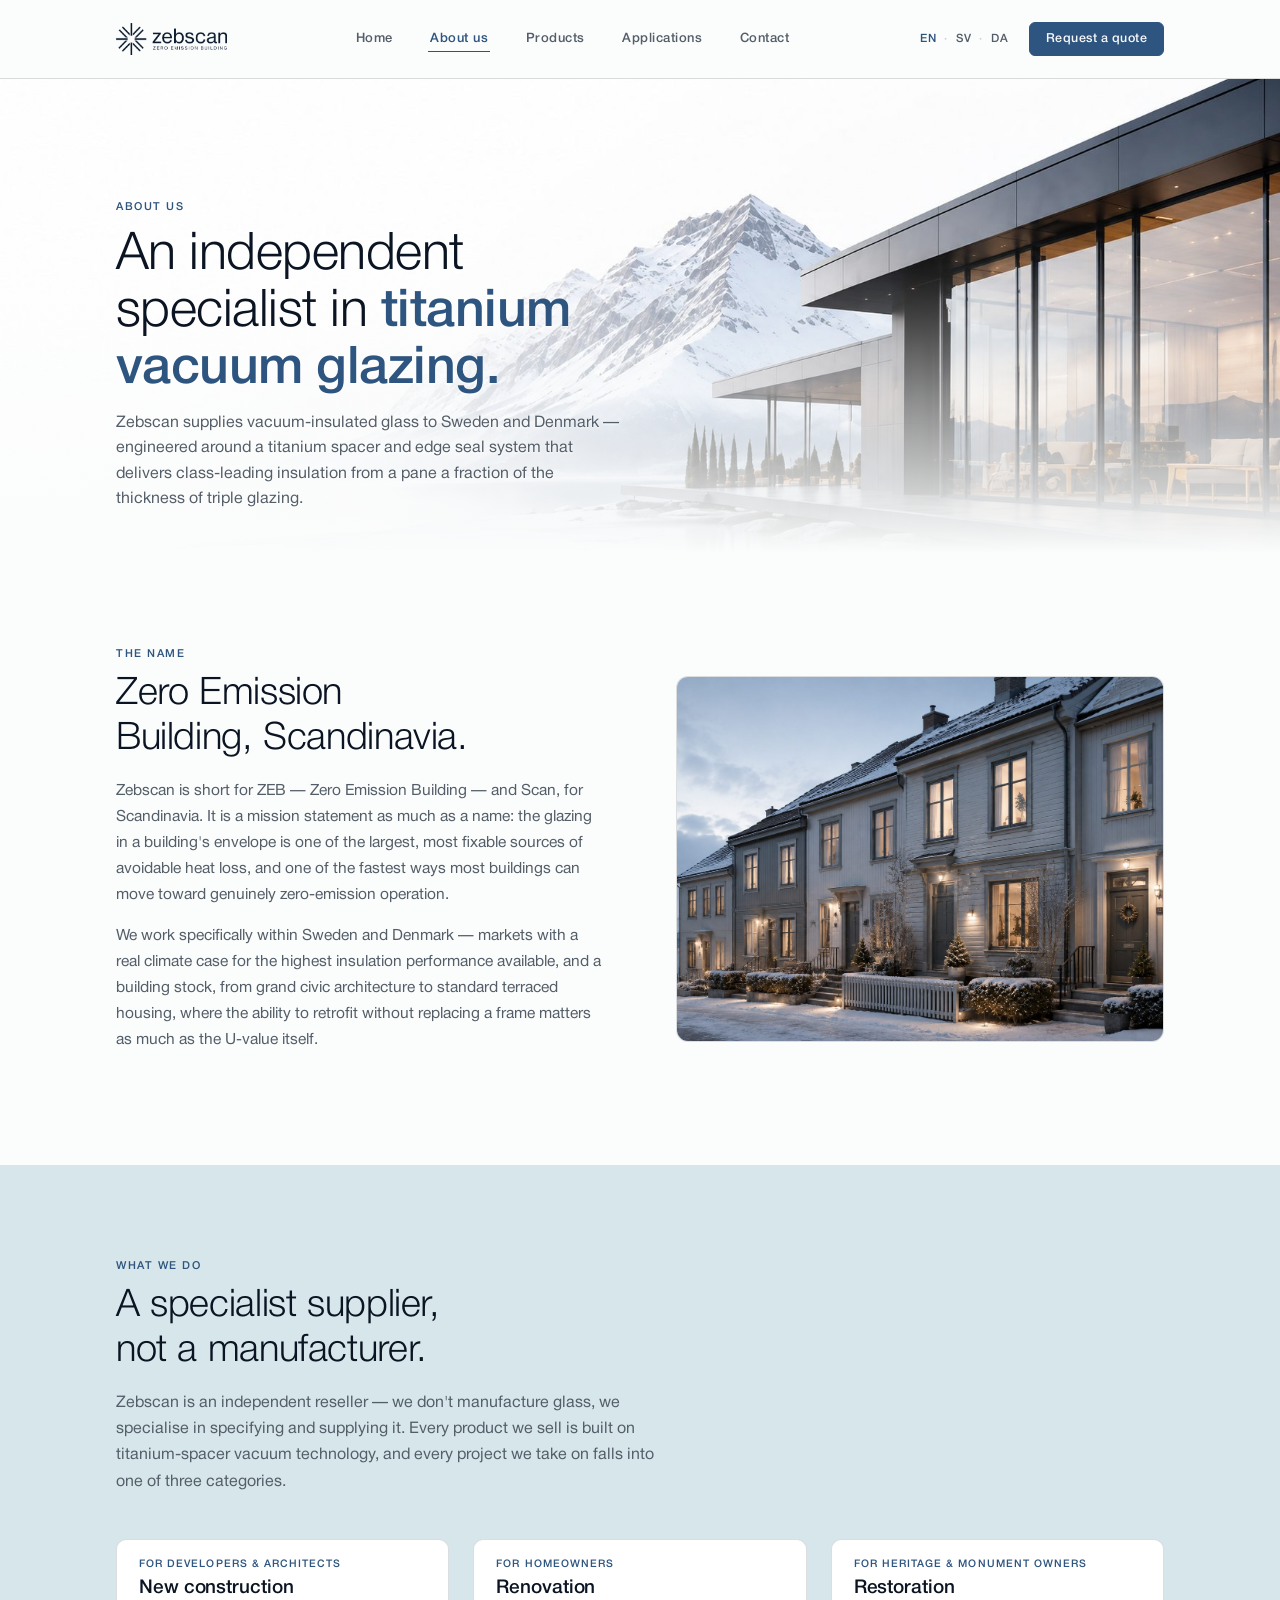
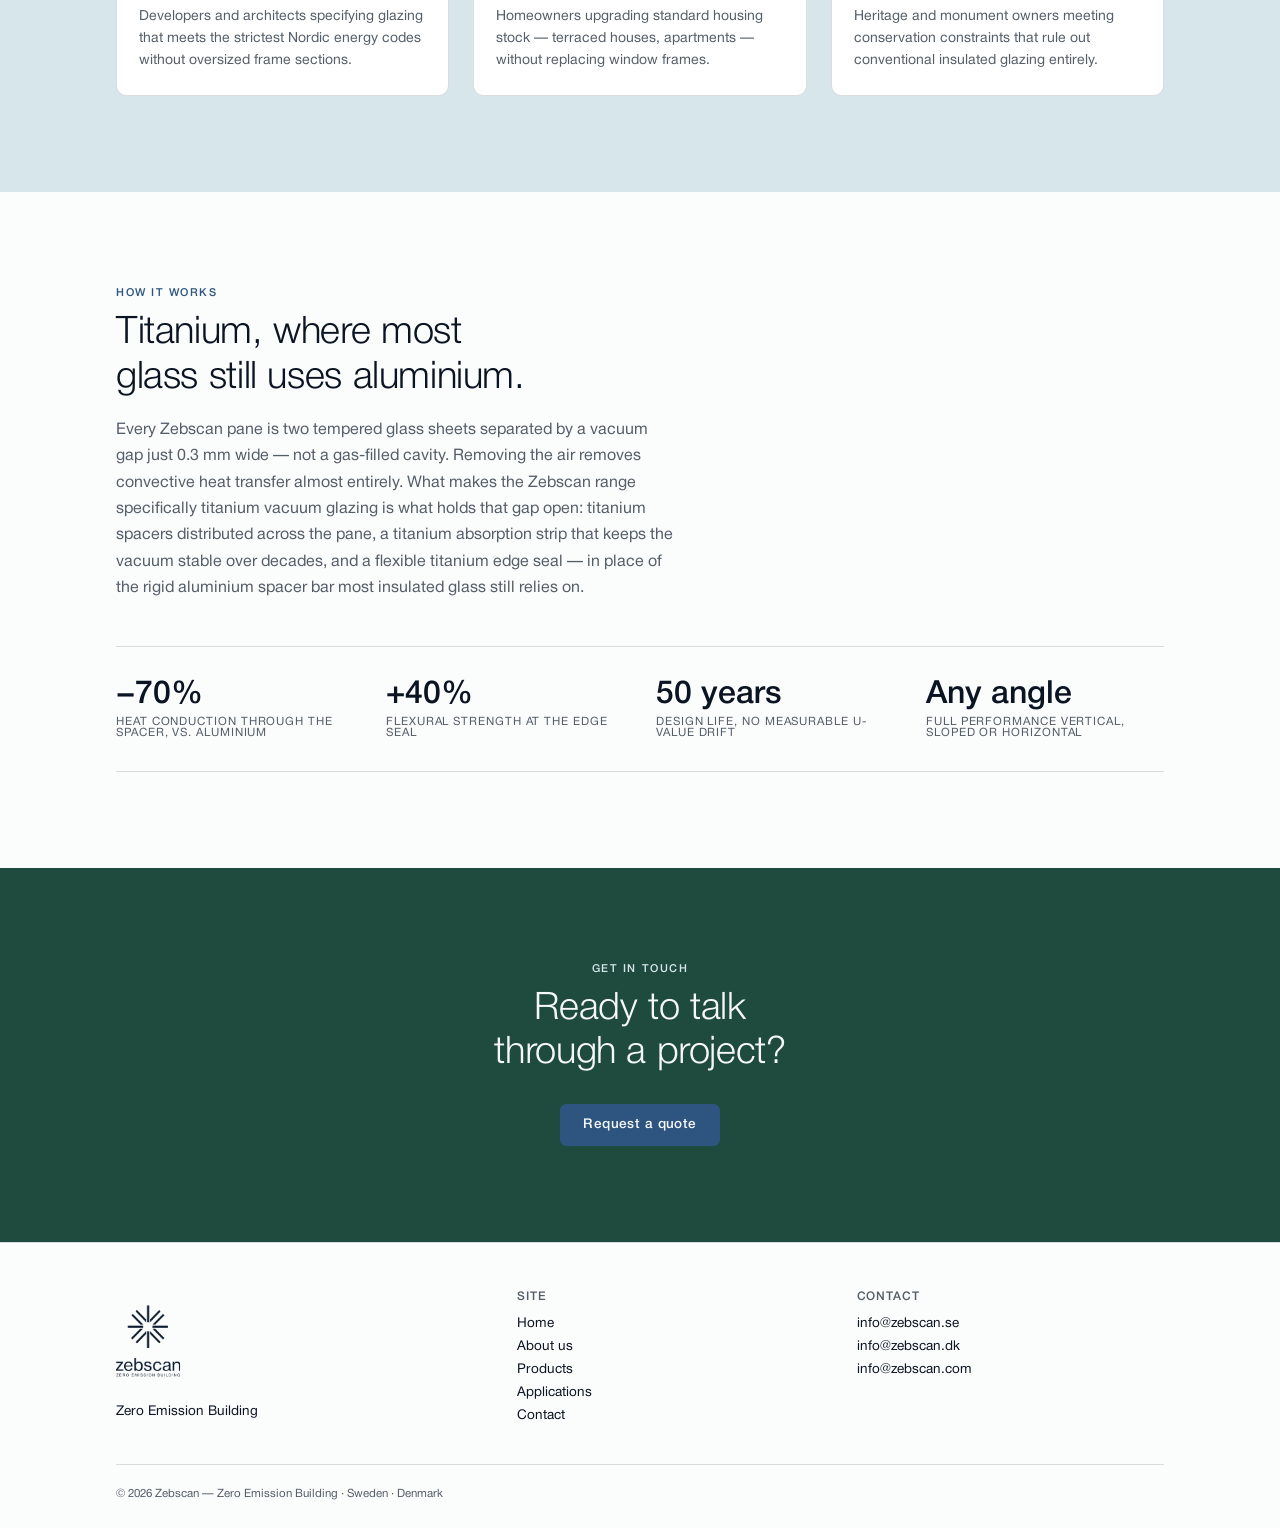
==== commit 3fbc1bb3: "Header logo swap, Home watermark/copy/alignment fixes - Header now uses the brand's left-aligned hor" ====
--- a/about.html
+++ b/about.html
@@ -26,7 +26,7 @@
 <header class="site-header">
   <div class="container">
     <a class="brand" href="/index.html" aria-label="Zebscan home">
-      <img src="/assets/images/logo-darkblue.png" alt="Zebscan — Zero Emission Building" />
+      <img src="/assets/images/logo-left-aligned-darkblue.png" alt="Zebscan — Zero Emission Building" />
     </a>
 
     <nav class="nav-primary" aria-label="Primary">
--- a/assets/css/tokens.css
+++ b/assets/css/tokens.css
@@ -1,7 +1,7 @@
 :root {
   --page-bg: #fbfcfc;
   --card-bg: #ffffff;
-  --ink-bg: #0b1422;
+  --ink-bg: #1e4b3e;
   --text: #0b1422;
   --text-secondary: #545e68;
   --text-on-ink: #f6f7f8;
--- a/assets/css/base.css
+++ b/assets/css/base.css
@@ -51,9 +51,8 @@
 }
 .brand { display: inline-flex; align-items: center; }
 .brand img {
-  width: 132px;
-  height: auto;
-  transform: translateX(-18.1%);
+  height: 32px;
+  width: auto;
 }
 .nav-primary {
   display: flex;
@@ -208,6 +207,31 @@
 .section-ink { background: var(--ink-bg); color: var(--text-on-ink); }
 .section-ice { background: var(--ice); }
 
+/* a section with a large, faint background photo instead of a boxed image —
+   set --watermark-img inline on the section itself */
+.section-watermark {
+  position: relative;
+  overflow: hidden;
+  isolation: isolate;
+}
+.section-watermark::before {
+  content: '';
+  position: absolute;
+  inset: 0;
+  z-index: -1;
+  background-image: var(--watermark-img);
+  background-size: cover;
+  background-position: center;
+  opacity: 0.4;
+}
+.section-watermark::after {
+  content: '';
+  position: absolute;
+  inset: 0;
+  z-index: -1;
+  background: linear-gradient(100deg, var(--page-bg) 0%, var(--page-bg) 22%, rgba(251,252,252,0.78) 40%, rgba(251,252,252,0.3) 60%, rgba(251,252,252,0.1) 100%);
+}
+
 .eyebrow {
   display: block;
   font-family: var(--font);
@@ -282,6 +306,7 @@
   gap: 24px;
 }
 .card-grid-3 { grid-template-columns: repeat(auto-fit, minmax(260px, 1fr)); }
+.card-grid-products { grid-template-columns: repeat(3, 1fr); }
 .card {
   display: flex;
   flex-direction: column;
@@ -519,6 +544,7 @@
   .photo-row { grid-template-columns: repeat(2, 1fr); }
   .footer-grid { grid-template-columns: 1fr 1fr; }
   .form-grid { grid-template-columns: 1fr; }
+  .card-grid-products { grid-template-columns: repeat(2, 1fr); }
 
   .site-header.nav-open .nav-primary {
     display: flex;
@@ -538,6 +564,7 @@
 
 @media (max-width: 560px) {
   .card-grid { grid-template-columns: 1fr 1fr; }
+  .card-grid-products { grid-template-columns: 1fr; }
   .photo-row { grid-template-columns: 1fr; }
   .footer-grid { grid-template-columns: 1fr; }
   .page-hero .container { padding-top: 100px; }
